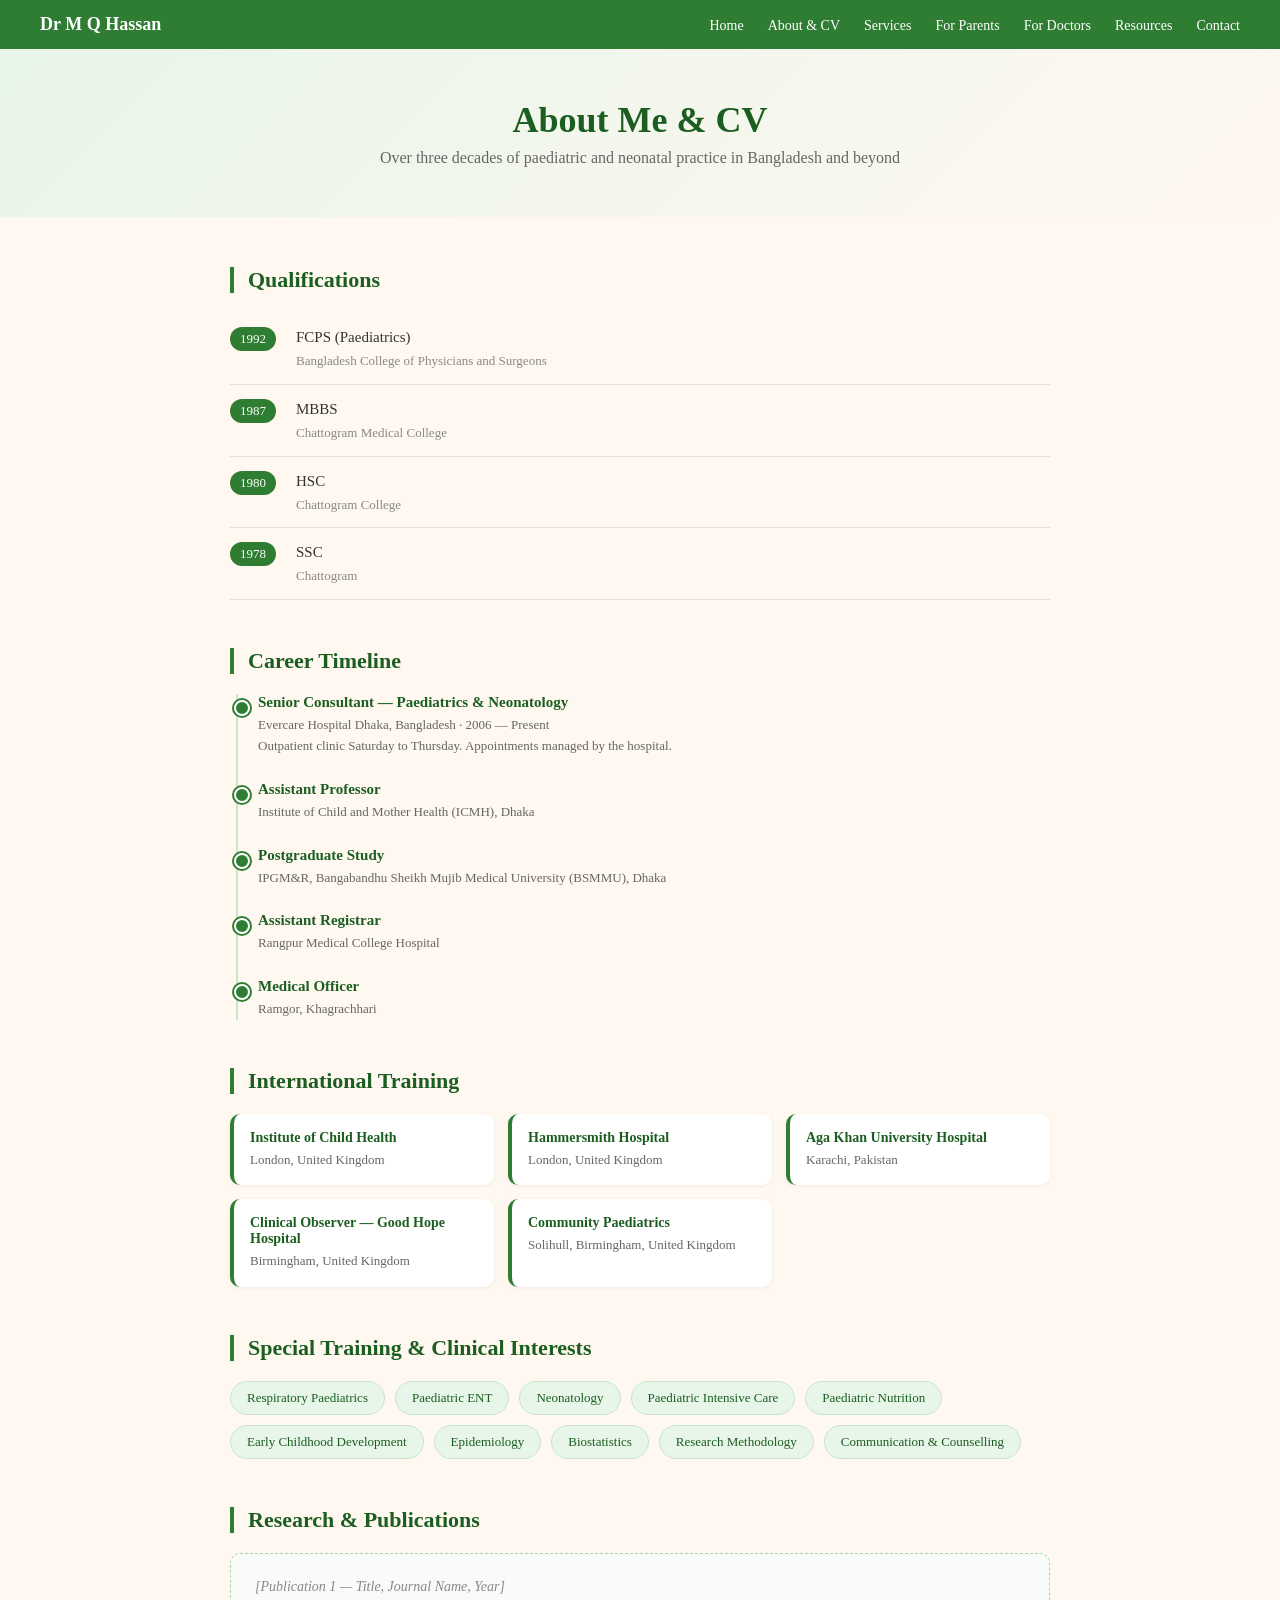
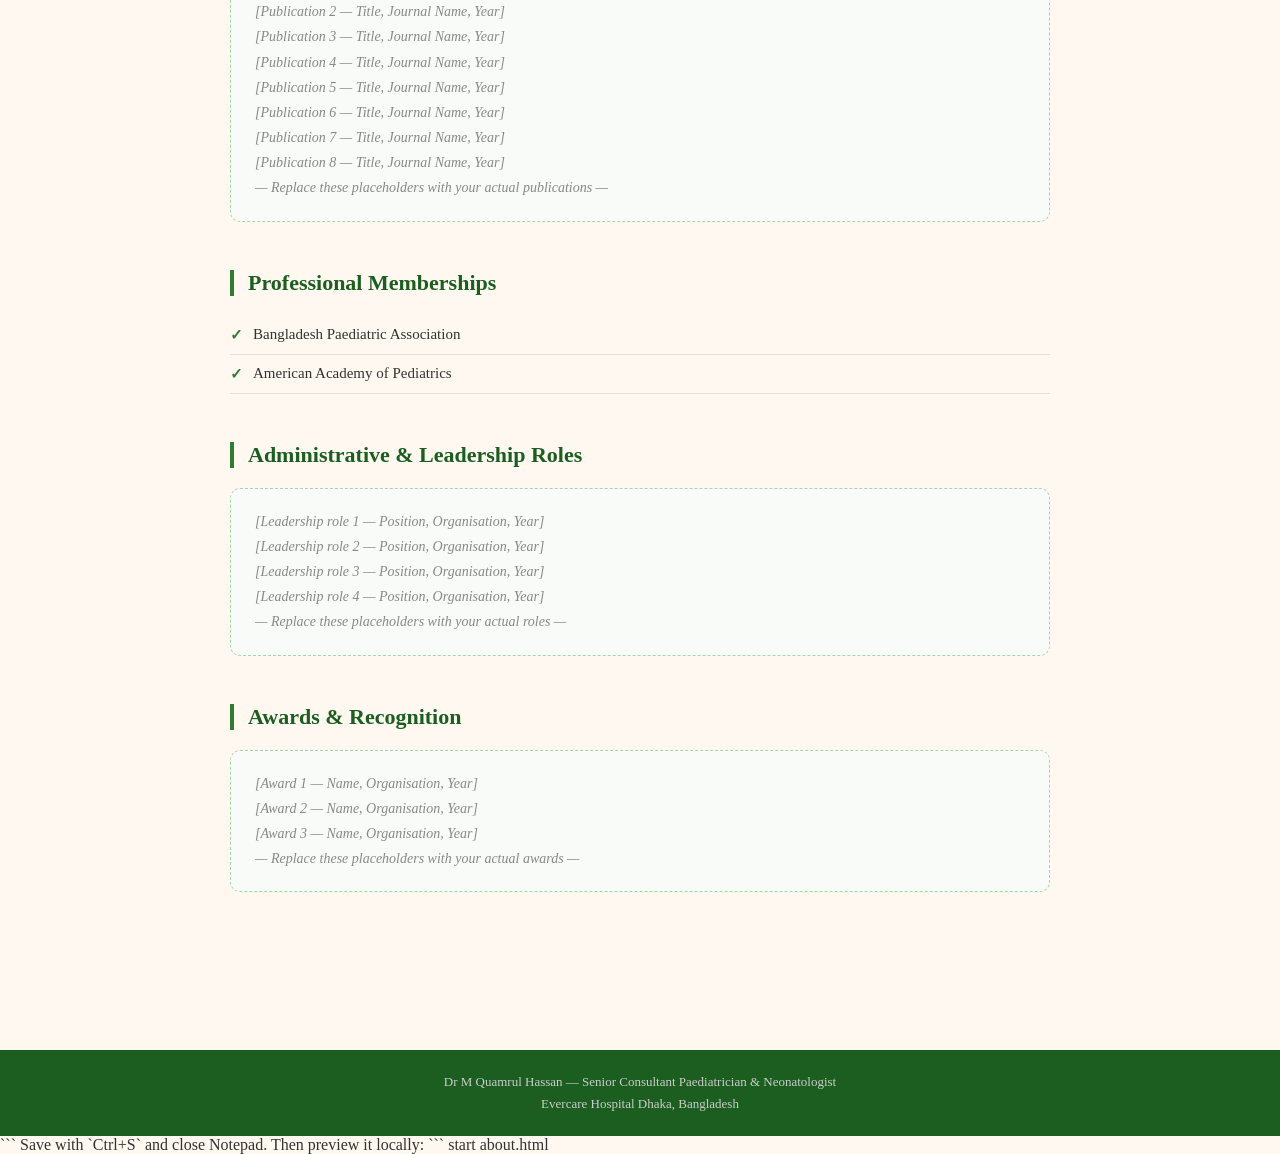
==== about.html @ bdc287c5 "Add About and CV page" ====
<!DOCTYPE html>
<html lang="en">
<head>
  <meta charset="UTF-8">
  <meta name="viewport" content="width=device-width, initial-scale=1.0">
  <title>About & CV — Dr M Quamrul Hassan</title>
  <style>
    * { margin: 0; padding: 0; box-sizing: border-box; }
    body { font-family: Georgia, serif; background: #FFF8F0; color: #333; }
    nav {
      background: #2E7D32; padding: 14px 40px;
      display: flex; justify-content: space-between; align-items: center;
    }
    nav .logo { color: white; font-size: 18px; font-weight: bold; }
    nav ul { list-style: none; display: flex; gap: 24px; }
    nav ul li a { color: white; text-decoration: none; font-size: 14px; }
    nav ul li a:hover { text-decoration: underline; }

    .page-hero {
      background: linear-gradient(135deg, #E8F5E9, #FFF8F0);
      padding: 50px 40px; text-align: center;
    }
    .page-hero h1 { font-size: 36px; color: #1B5E20; margin-bottom: 8px; }
    .page-hero p { font-size: 16px; color: #666; }

    .content { max-width: 900px; margin: 0 auto; padding: 50px 40px; }

    .section { margin-bottom: 48px; }
    .section h2 {
      font-size: 22px; color: #1B5E20;
      border-left: 4px solid #2E7D32;
      padding-left: 14px; margin-bottom: 20px;
    }

    /* Qualifications */
    .qual-list { list-style: none; }
    .qual-list li {
      display: flex; gap: 20px; align-items: flex-start;
      padding: 12px 0; border-bottom: 0.5px solid #E0E0E0;
    }
    .qual-year {
      font-size: 13px; color: white; background: #2E7D32;
      padding: 4px 10px; border-radius: 20px;
      white-space: nowrap; flex-shrink: 0; margin-top: 2px;
    }
    .qual-text { font-size: 15px; color: #333; line-height: 1.6; }
    .qual-text span { display: block; font-size: 13px; color: #888; margin-top: 2px; }

    /* Timeline */
    .timeline { position: relative; padding-left: 28px; }
    .timeline::before {
      content: ''; position: absolute; left: 6px; top: 0; bottom: 0;
      width: 2px; background: #C8E6C9;
    }
    .timeline-item { position: relative; margin-bottom: 24px; }
    .timeline-item::before {
      content: ''; position: absolute; left: -24px; top: 6px;
      width: 12px; height: 12px; border-radius: 50%;
      background: #2E7D32; border: 2px solid white;
      box-shadow: 0 0 0 2px #2E7D32;
    }
    .timeline-item h4 { font-size: 15px; color: #1B5E20; margin-bottom: 4px; }
    .timeline-item p { font-size: 13px; color: #666; line-height: 1.6; }

    /* Training grid */
    .training-grid {
      display: grid; grid-template-columns: repeat(auto-fill, minmax(260px, 1fr));
      gap: 14px;
    }
    .training-card {
      background: white; border-radius: 10px; padding: 16px;
      border-left: 4px solid #2E7D32;
      box-shadow: 0 1px 4px rgba(0,0,0,0.06);
    }
    .training-card h4 { font-size: 14px; color: #1B5E20; margin-bottom: 4px; }
    .training-card p { font-size: 13px; color: #666; line-height: 1.5; }

    /* Interests pills */
    .pills { display: flex; flex-wrap: wrap; gap: 10px; }
    .pill {
      background: #E8F5E9; color: #1B5E20;
      padding: 8px 16px; border-radius: 20px;
      font-size: 13px; border: 1px solid #C8E6C9;
    }

    /* Publications placeholder */
    .placeholder {
      background: #F9FBF9; border: 1px dashed #A5D6A7;
      border-radius: 10px; padding: 20px 24px;
      color: #888; font-size: 14px; line-height: 1.8;
      font-style: italic;
    }

    /* Memberships */
    .membership-list { list-style: none; }
    .membership-list li {
      padding: 10px 0; border-bottom: 0.5px solid #E0E0E0;
      font-size: 15px; color: #333; display: flex; gap: 10px;
    }
    .membership-list li::before { content: '✓'; color: #2E7D32; font-weight: bold; }

    footer {
      background: #1B5E20; color: #ccc;
      text-align: center; padding: 24px; font-size: 13px; margin-top: 60px;
    }
  </style>
</head>
<body>

  <nav>
    <div class="logo">Dr M Q Hassan</div>
    <ul>
      <li><a href="index.html">Home</a></li>
      <li><a href="about.html">About & CV</a></li>
      <li><a href="services.html">Services</a></li>
      <li><a href="parents.html">For Parents</a></li>
      <li><a href="doctors.html">For Doctors</a></li>
      <li><a href="resources.html">Resources</a></li>
      <li><a href="contact.html">Contact</a></li>
    </ul>
  </nav>

  <div class="page-hero">
    <h1>About Me & CV</h1>
    <p>Over three decades of paediatric and neonatal practice in Bangladesh and beyond</p>
  </div>

  <div class="content">

    <!-- Qualifications -->
    <div class="section">
      <h2>Qualifications</h2>
      <ul class="qual-list">
        <li>
          <span class="qual-year">1992</span>
          <div class="qual-text">FCPS (Paediatrics)
            <span>Bangladesh College of Physicians and Surgeons</span>
          </div>
        </li>
        <li>
          <span class="qual-year">1987</span>
          <div class="qual-text">MBBS
            <span>Chattogram Medical College</span>
          </div>
        </li>
        <li>
          <span class="qual-year">1980</span>
          <div class="qual-text">HSC
            <span>Chattogram College</span>
          </div>
        </li>
        <li>
          <span class="qual-year">1978</span>
          <div class="qual-text">SSC
            <span>Chattogram</span>
          </div>
        </li>
      </ul>
    </div>

    <!-- Career Timeline -->
    <div class="section">
      <h2>Career Timeline</h2>
      <div class="timeline">
        <div class="timeline-item">
          <h4>Senior Consultant — Paediatrics & Neonatology</h4>
          <p>Evercare Hospital Dhaka, Bangladesh · 2006 — Present<br>
          Outpatient clinic Saturday to Thursday. Appointments managed by the hospital.</p>
        </div>
        <div class="timeline-item">
          <h4>Assistant Professor</h4>
          <p>Institute of Child and Mother Health (ICMH), Dhaka</p>
        </div>
        <div class="timeline-item">
          <h4>Postgraduate Study</h4>
          <p>IPGM&R, Bangabandhu Sheikh Mujib Medical University (BSMMU), Dhaka</p>
        </div>
        <div class="timeline-item">
          <h4>Assistant Registrar</h4>
          <p>Rangpur Medical College Hospital</p>
        </div>
        <div class="timeline-item">
          <h4>Medical Officer</h4>
          <p>Ramgor, Khagrachhari</p>
        </div>
      </div>
    </div>

    <!-- International Training -->
    <div class="section">
      <h2>International Training</h2>
      <div class="training-grid">
        <div class="training-card">
          <h4>Institute of Child Health</h4>
          <p>London, United Kingdom</p>
        </div>
        <div class="training-card">
          <h4>Hammersmith Hospital</h4>
          <p>London, United Kingdom</p>
        </div>
        <div class="training-card">
          <h4>Aga Khan University Hospital</h4>
          <p>Karachi, Pakistan</p>
        </div>
        <div class="training-card">
          <h4>Clinical Observer — Good Hope Hospital</h4>
          <p>Birmingham, United Kingdom</p>
        </div>
        <div class="training-card">
          <h4>Community Paediatrics</h4>
          <p>Solihull, Birmingham, United Kingdom</p>
        </div>
      </div>
    </div>

    <!-- Special Interests -->
    <div class="section">
      <h2>Special Training & Clinical Interests</h2>
      <div class="pills">
        <span class="pill">Respiratory Paediatrics</span>
        <span class="pill">Paediatric ENT</span>
        <span class="pill">Neonatology</span>
        <span class="pill">Paediatric Intensive Care</span>
        <span class="pill">Paediatric Nutrition</span>
        <span class="pill">Early Childhood Development</span>
        <span class="pill">Epidemiology</span>
        <span class="pill">Biostatistics</span>
        <span class="pill">Research Methodology</span>
        <span class="pill">Communication & Counselling</span>
      </div>
    </div>

    <!-- Research & Publications -->
    <div class="section">
      <h2>Research & Publications</h2>
      <div class="placeholder">
        [Publication 1 — Title, Journal Name, Year]<br>
        [Publication 2 — Title, Journal Name, Year]<br>
        [Publication 3 — Title, Journal Name, Year]<br>
        [Publication 4 — Title, Journal Name, Year]<br>
        [Publication 5 — Title, Journal Name, Year]<br>
        [Publication 6 — Title, Journal Name, Year]<br>
        [Publication 7 — Title, Journal Name, Year]<br>
        [Publication 8 — Title, Journal Name, Year]<br>
        — Replace these placeholders with your actual publications —
      </div>
    </div>

    <!-- Memberships -->
    <div class="section">
      <h2>Professional Memberships</h2>
      <ul class="membership-list">
        <li>Bangladesh Paediatric Association</li>
        <li>American Academy of Pediatrics</li>
      </ul>
    </div>

    <!-- Administrative Roles -->
    <div class="section">
      <h2>Administrative & Leadership Roles</h2>
      <div class="placeholder">
        [Leadership role 1 — Position, Organisation, Year]<br>
        [Leadership role 2 — Position, Organisation, Year]<br>
        [Leadership role 3 — Position, Organisation, Year]<br>
        [Leadership role 4 — Position, Organisation, Year]<br>
        — Replace these placeholders with your actual roles —
      </div>
    </div>

    <!-- Awards -->
    <div class="section">
      <h2>Awards & Recognition</h2>
      <div class="placeholder">
        [Award 1 — Name, Organisation, Year]<br>
        [Award 2 — Name, Organisation, Year]<br>
        [Award 3 — Name, Organisation, Year]<br>
        — Replace these placeholders with your actual awards —
      </div>
    </div>

  </div>

  <footer>
    <p>Dr M Quamrul Hassan — Senior Consultant Paediatrician & Neonatologist</p>
    <p style="margin-top:6px;">Evercare Hospital Dhaka, Bangladesh</p>
  </footer>

</body>
</html>
```

Save with `Ctrl+S` and close Notepad. Then preview it locally:
```
start about.html
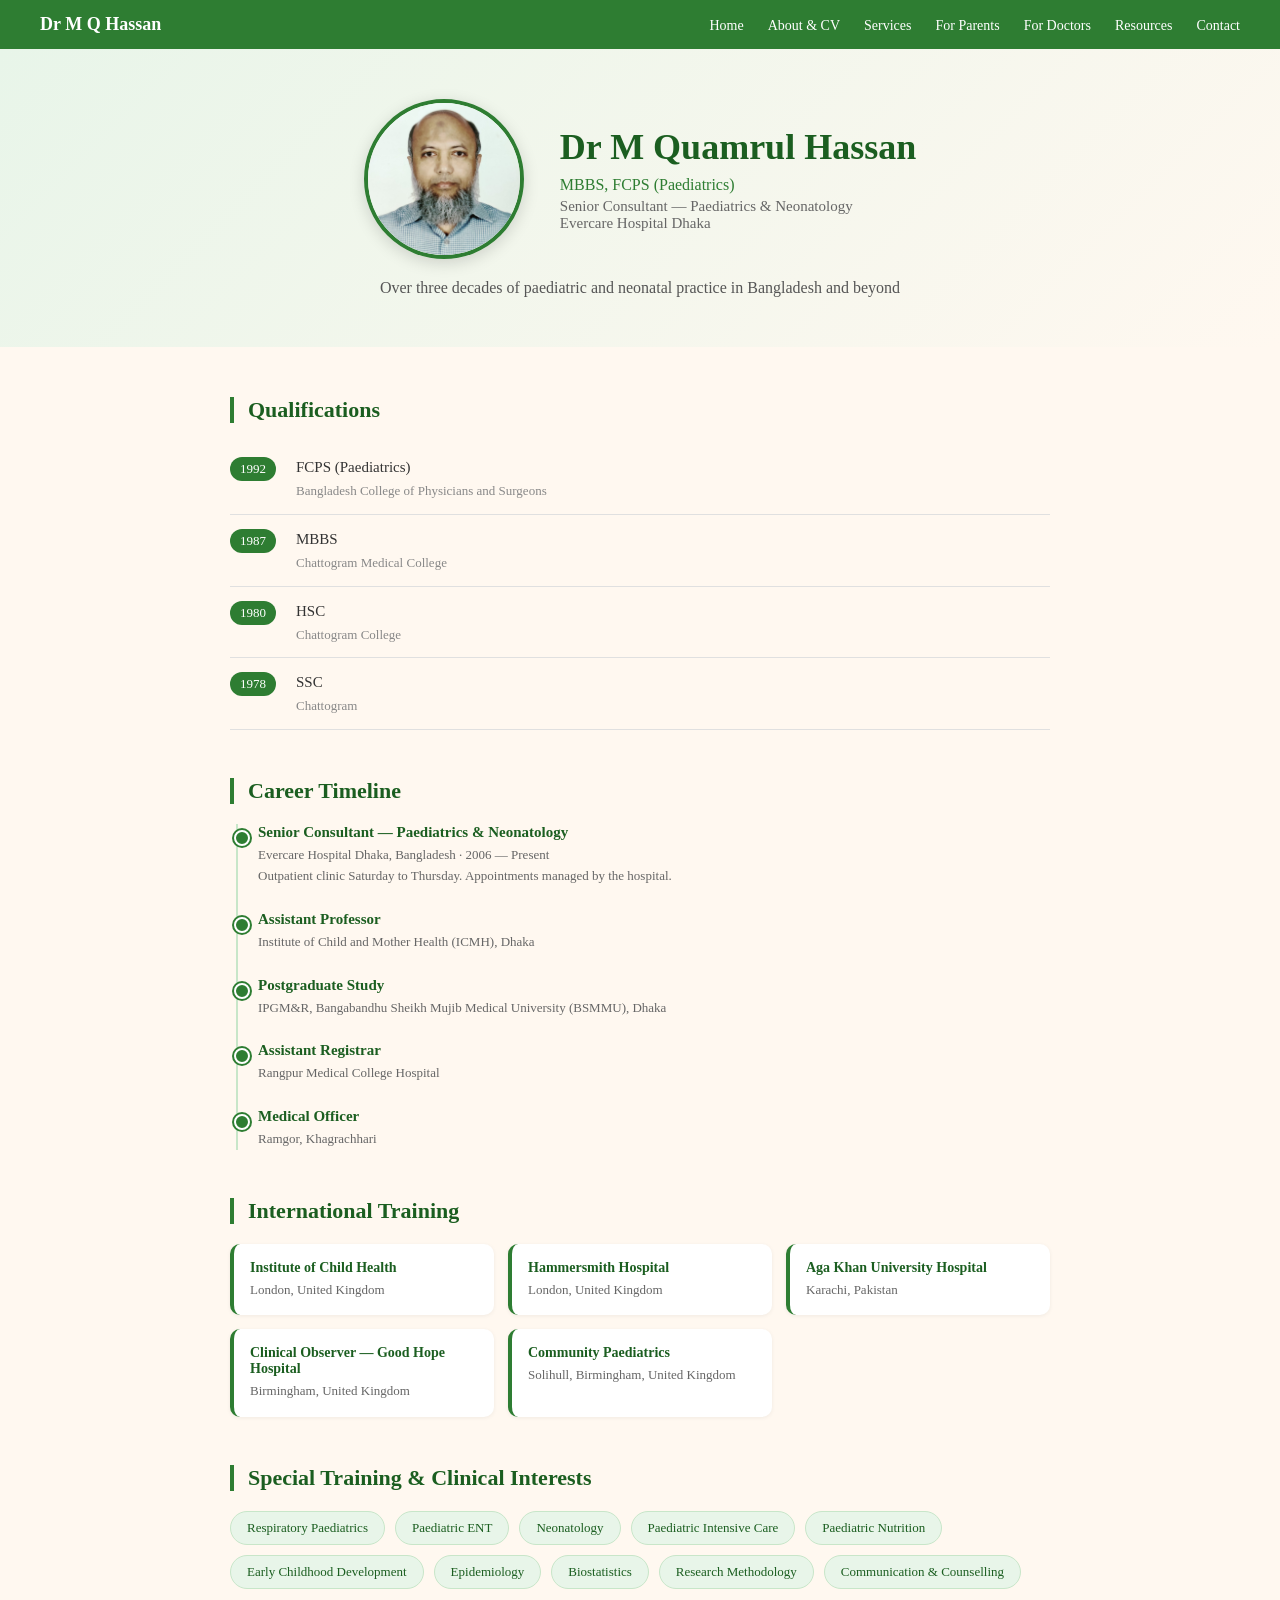
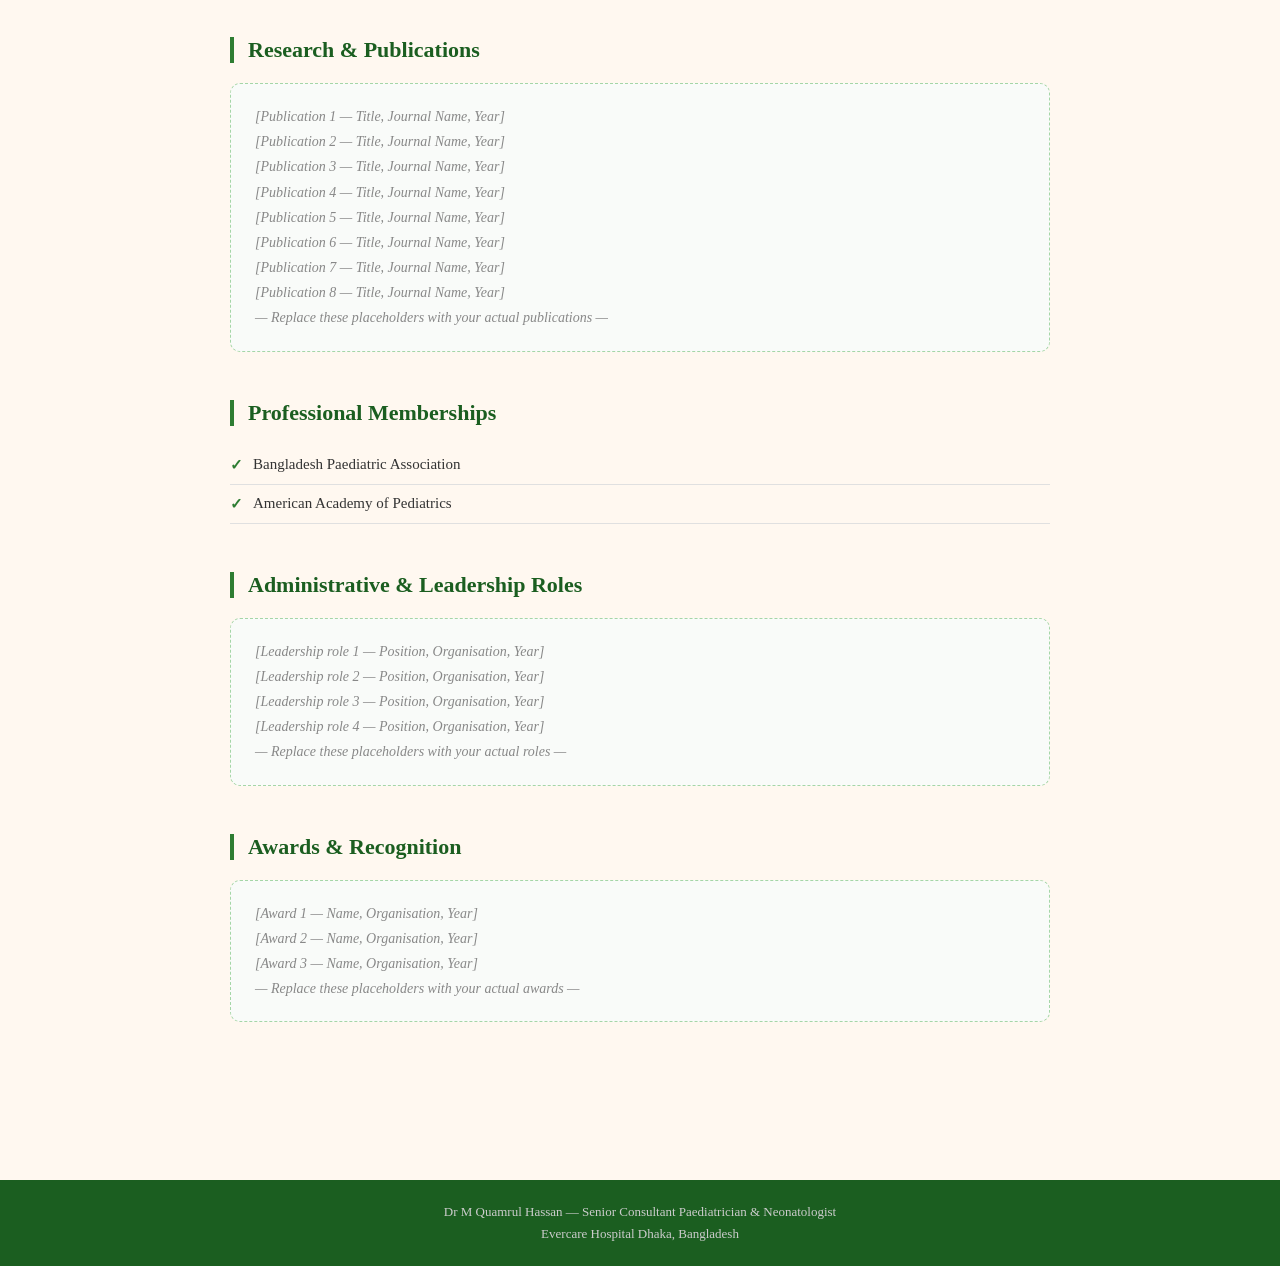
==== commit 3e22bb5c: "Add personal photo to About page" ====
--- a/about.html
+++ b/about.html
@@ -121,9 +121,30 @@
   </nav>
 
   <div class="page-hero">
-    <h1>About Me & CV</h1>
-    <p>Over three decades of paediatric and neonatal practice in Bangladesh and beyond</p>
+    <div style="display:flex; align-items:center; justify-content:center; gap:36px; flex-wrap:wrap;">
+      <img src="images/dr-hassan.jpg"
+        alt="Dr M Quamrul Hassan"
+        style="width:160px; height:160px; object-fit:cover;
+        border-radius:50%; border:4px solid #2E7D32;
+        box-shadow: 0 4px 16px rgba(0,0,0,0.15);">
+      <div style="text-align:left;">
+        <h1 style="font-size:36px; color:#1B5E20; margin-bottom:8px;">
+          Dr M Quamrul Hassan
+        </h1>
+        <p style="font-size:16px; color:#2E7D32; margin-bottom:4px;">
+          MBBS, FCPS (Paediatrics)
+        </p>
+        <p style="font-size:15px; color:#666;">
+          Senior Consultant — Paediatrics & Neonatology<br>
+          Evercare Hospital Dhaka
+        </p>
+      </div>
+    </div>
+    <p style="margin-top:20px; font-size:16px; color:#555;">
+      Over three decades of paediatric and neonatal practice in Bangladesh and beyond
+    </p>
   </div>
+ 
 
   <div class="content">
 
@@ -287,8 +308,4 @@
 
 </body>
 </html>
-```
-
-Save with `Ctrl+S` and close Notepad. Then preview it locally:
-```
-start about.html+ 
